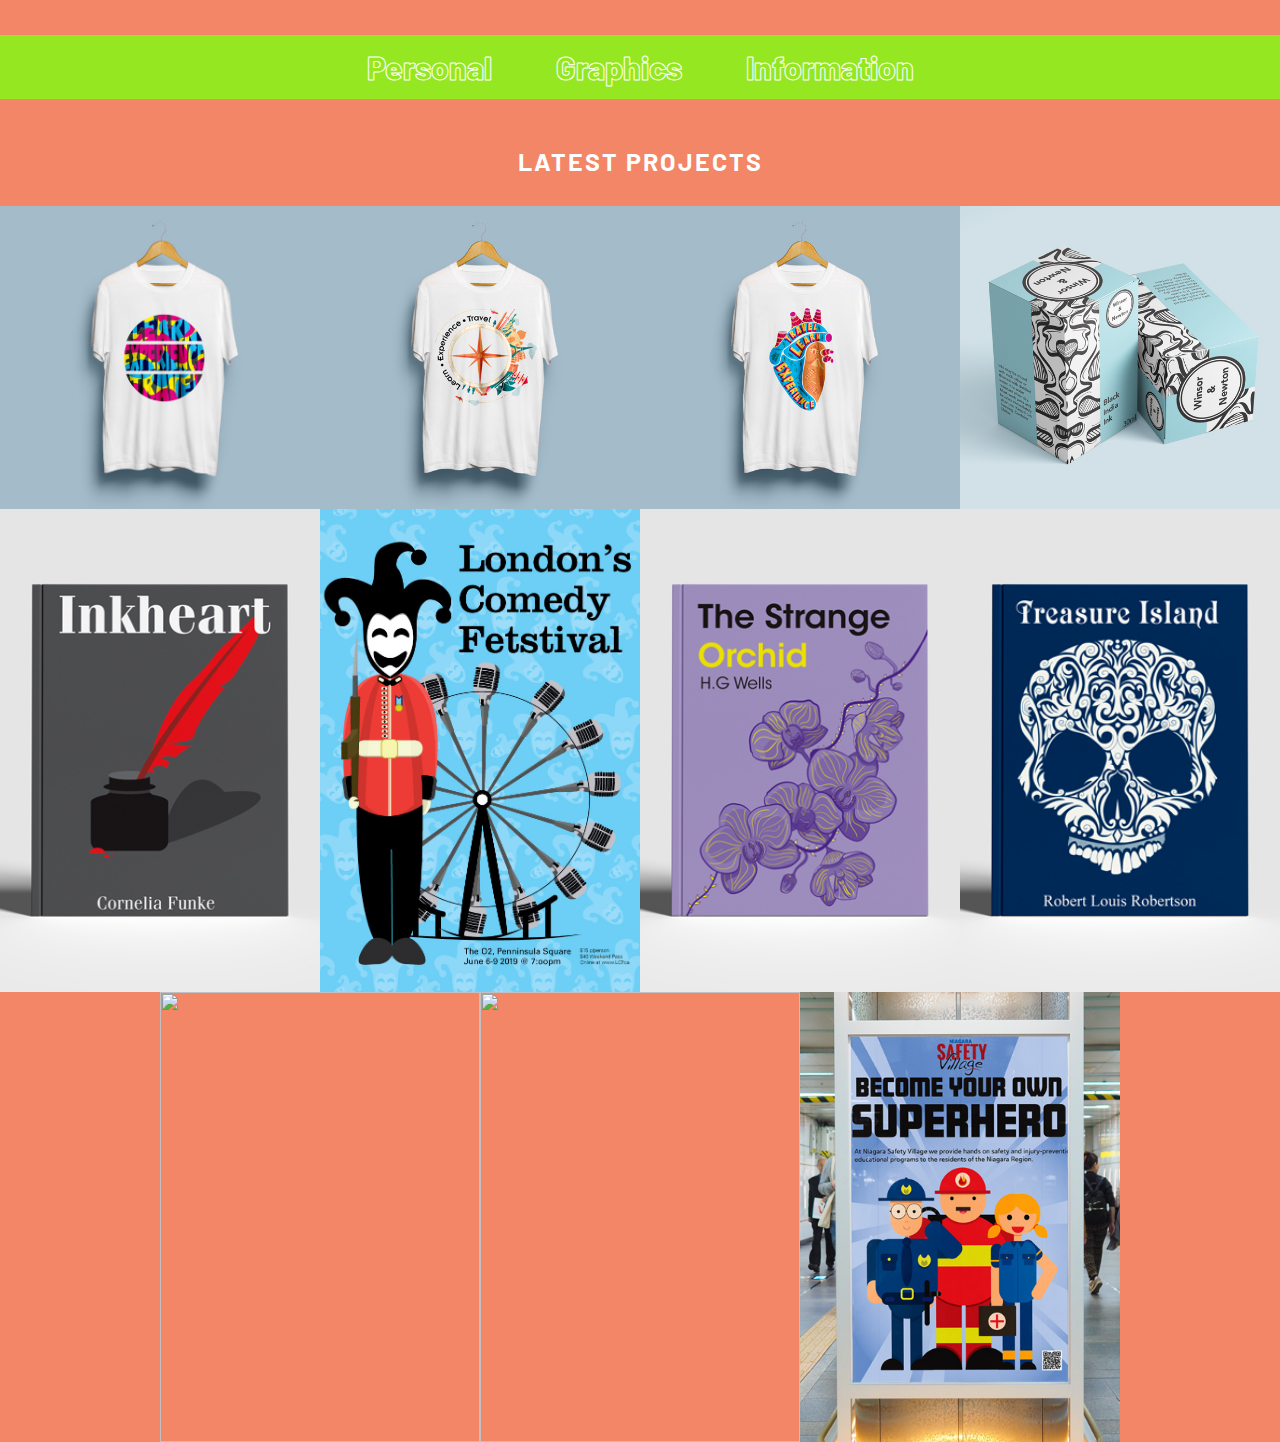
==== graphics.html @ 40e2166b "Add files via upload" ====
<!DOCTYPE html>
<title>Graphics</title>
<meta charset="utf-8">
<meta name="viewport" content="width=device-width, initial-scale=1">
<link href="styless.css" rel="stylesheet">
<link rel="apple-touch-icon" sizes="180x180" href="img/apple-touch-icon.png">
<link rel="icon" type="image/png" sizes="32x32" href="img/favicon-32x32.png">
<link rel="icon" type="image/png" sizes="16x16" href="img/favicon-16x16.png">
<link rel="manifest" href="img/site.webmanifest">
<link rel="mask-icon" href="img/safari-pinned-tab.svg" color="#5bbad5">
<link rel="shortcut icon" href="img/favicon.ico">
<meta name="msapplication-TileColor" content="#da532c">
<meta name="msapplication-config" content="img/browserconfig.xml">
<meta name="theme-color" content="#ffffff">


<!-- class in body for BG image -->
<body class="home">


<!-- Navigation Bar -->

<nav class="container">
 
 <a href="index.html">
  <span data-content="Personal" aria-hidden="true">
  </span>Personal</a>

  <a href="graphics.html">
  <span data-content="Graphics" aria-hidden="true">
  </span>Graphics</a>

  <a href="information.html">
  <span data-content="Information" aria-hidden="true">
  </span>Information</a>
   </nav>





   <!-- Images and quick view? IDK -->

<main>

  <div class="portfolio">
  <h2 class="title">Latest Projects</h2>
  

  <div class="card">
    <div class="content">
      <span class="title">T-Shirt Design</span>
      <span class="category">Made for Be World Ready</span>
    </div>
    <div class="image">
      <img src="img/Circle-FrontW.jpg" alt="" />
    </div>
  </div>

  <div class="card">
    <div class="content">
      <span class="title">T-Shirt Design</span>
      <span class="category">Made for Be World Ready</span>
    </div>
    <div class="image">
      <img src="img/compass-FrontW.jpg" alt="" />
    </div>
  </div>

  <div class="card">
    <div class="content">
      <span class="title">T-Shirt Design</span>
      <span class="category">Made for Be World Ready</span>
    </div>
    <div class="image">
      <img src="img/Heart-FrontW.jpg" alt="" />
    </div>
  </div>

  <div class="card">
    <div class="content">
      <span class="title">InkBox</span>
      <span class="category">Rebrand</span>
    </div>
    <div class="image">
      <img src="img/inkbox.jpg" alt="" />
    </div>
  </div>

  <div class="card">
    <div class="content">
      <span class="title">Book Cover</span>
      <span class="category">Rebrand</span>
    </div>
    <div class="image">
      <img src="img/inkheart.jpg" alt="" />
    </div>
  </div>

  <div class="card">
    <div class="content">
      <span class="title">London Poster</span>
      <span class="category">Playing with humour</span>
    </div>
    <div class="image">
      <img src="img/london.jpg" alt="" />
    </div>
  </div>

  <div class="card">
    <div class="content">
      <span class="title">Book Cover</span>
      <span class="category">Rebrand</span>
    </div>
    <div class="image">
      <img src="img/orchid.jpg" alt="" />
    </div>
  </div>

  <div class="card">
    <div class="content">
      <span class="title">Book Cover</span>
      <span class="category">Rebrand</span>
    </div>
    <div class="image">
      <img src="img/treasure.jpg" alt="" />
    </div>
  </div>

  

    <div class="card">
    <div class="content">
      <span class="title">Ecological Packgaing</span>
      <span class="category">Rebrand</span>
    </div>
    <div class="image">
      <img src="img/bee.jpg" alt="" />
    </div>
  </div>

  <div class="card">
    <div class="content">
      <span class="title">Ecological Branding</span>
      <span class="category">Rebrand</span>
    </div>
    <div class="image">
      <img src="img/squirrel.jpg" alt="" />
    </div>
  </div>



<div class="card">
    <div class="content">
      <span class="title">Subway Poster</span>
      <span class="category">Inspired by Niagara Safety Villge</span>
    </div>
    <div class="image">
      <img src="img/subway.jpg" alt="" />
    </div>
  </div>

  







  </main>
<script type="text/script.js"></script>
</body>
---- styless.css ----
@import url("https://fonts.googleapis.com/css?family=Barlow:800&display=swap");

* {
  margin: 0;
  padding: 0;
}

/*Background Image for home page*/
.home {
	background-color: #F48668;
}

body {
  font-family: "Barlow", sans-serif;
  display: flex;
  align-items: center;
  justify-content: center;
  margin: 0;
  min-height: 60vh;
  background-color: black;
}

/*navigation Bar*/
.container {
   background-color: #95E821;
    display: inline-flex;
    width: 100vw;
    padding: 0em;
    justify-content: center;
    position: absolute;
    top: 35px;
}

a {
  position: relative;
  display: inline-block;
  font-size: 2em;
  -webkit-text-stroke: 1px white;
    color: transparent;
  font-weight: 800;
  text-decoration: none;
  overflow: hidden;
  padding-inline: 1em;
  padding-top: .4em;
  padding-bottom: .4em;
  margin: 0em;
}
a span {
  position: absolute;
  top: 0;
  left: 0;
  overflow: hidden;
  transform: translateX(-100%);
  transition: transform 275ms ease;
      padding: 0em;
        margin: 13px 32px;
}
a span::before {
  display: inline-block;
  content: attr(data-content);
  color: white;
  transform: translateX(100%);
  transition: transform 275ms ease;
  text-decoration: none;
}
a:hover span {
  transform: translateX(0);
}
a:hover span::before {
  transform: translateX(0);
}

a:hover {
-webkit-text-stroke: 0px white;
animation-delay: 2s;
}

a:active {
  color: white;
    }


@media (min-width: 40em) {
  .home-button {
    display: block;
  }
  .toggle {
    display: none;
  }
  .mobile-nav {
    display: none;
  }
}



/*Test*/

.portfolio {
  display: flex;
  flex-wrap: wrap;
  min-width: 320px;
  justify-content: center;
      padding-top: 6em;
}

.portfolio h2 {
  flex-basis: 100%;
  text-align: center;
  margin: 50px auto 30px;
  text-transform: uppercase;
  letter-spacing: 2px;
  color: white;
  font-size: 25px;
  font-weight: bold;
}

.portfolio p {
  color: white;
   font-family: roboto;
   font-weight: bold;
}
.card {
  width: 25%;
  overflow: hidden;
  position: relative;
}
.card .content {
  z-index: 2;
  width: 100%;
  position: absolute;
  bottom: -100px;
  transition: all 0.7s ease;
  display: flex;
  flex-direction: column;
  align-items: center;
  padding: 20px;
  box-sizing: border-box;
  min-height: 100px;
  background: #2F1847;
}
.card .image {
  z-index: 1;
  height: 100%;
}
.card img {
  height: 100%;
  width: 100%;
  object-fit: cover;
  transition: all 0.5s ease;
}

.card:hover .content {
  bottom: 0px;
  color: #fff;
}

.card:hover .image img {
  transform: scale(1.1);
}




/*title of card*/
.card .content span:first-child {
  text-transform: uppercase;
  margin-bottom: 10px;
  font-weight: 700;
  letter-spacing: 1px;
  text-align: center;
  color:  #00B2CA;
  font-size: 16px;
}


/*lil description*/
.card .content span:last-child {
  font-size: 14px;
  color: #DD614A;
  text-align: center;
  font-weight: 700;
}



/*information page*/
.box {
  background-color: white;
    position: relative;
    margin: 150px;
    top: 50px;
    padding: 118px;
}

h2{
  flex-basis: 100%;
  text-align: center;
  
  text-transform: uppercase;
  letter-spacing: 2px;
  color: black;
  font-size: 25px;
  font-weight: bold;
}

h5{
  color: black;
  font-weight: normal;
  letter-spacing: 1px;
  text-align: center;
  flex-basis: 100%;
      margin-top: 14px;
    margin-bottom: 25px;
    font-size: 15px;
}

p {
   color: #F48668;
   font-family: roboto;
   font-weight: bold;
}

@media screen and (max-width: 768px) {
  .card {
  width: 50%;
  }
  .card .content {
    bottom: 0;
  }
}

@media screen and (max-width: 480px) {
  .card {
  width: 100%;
  }
}
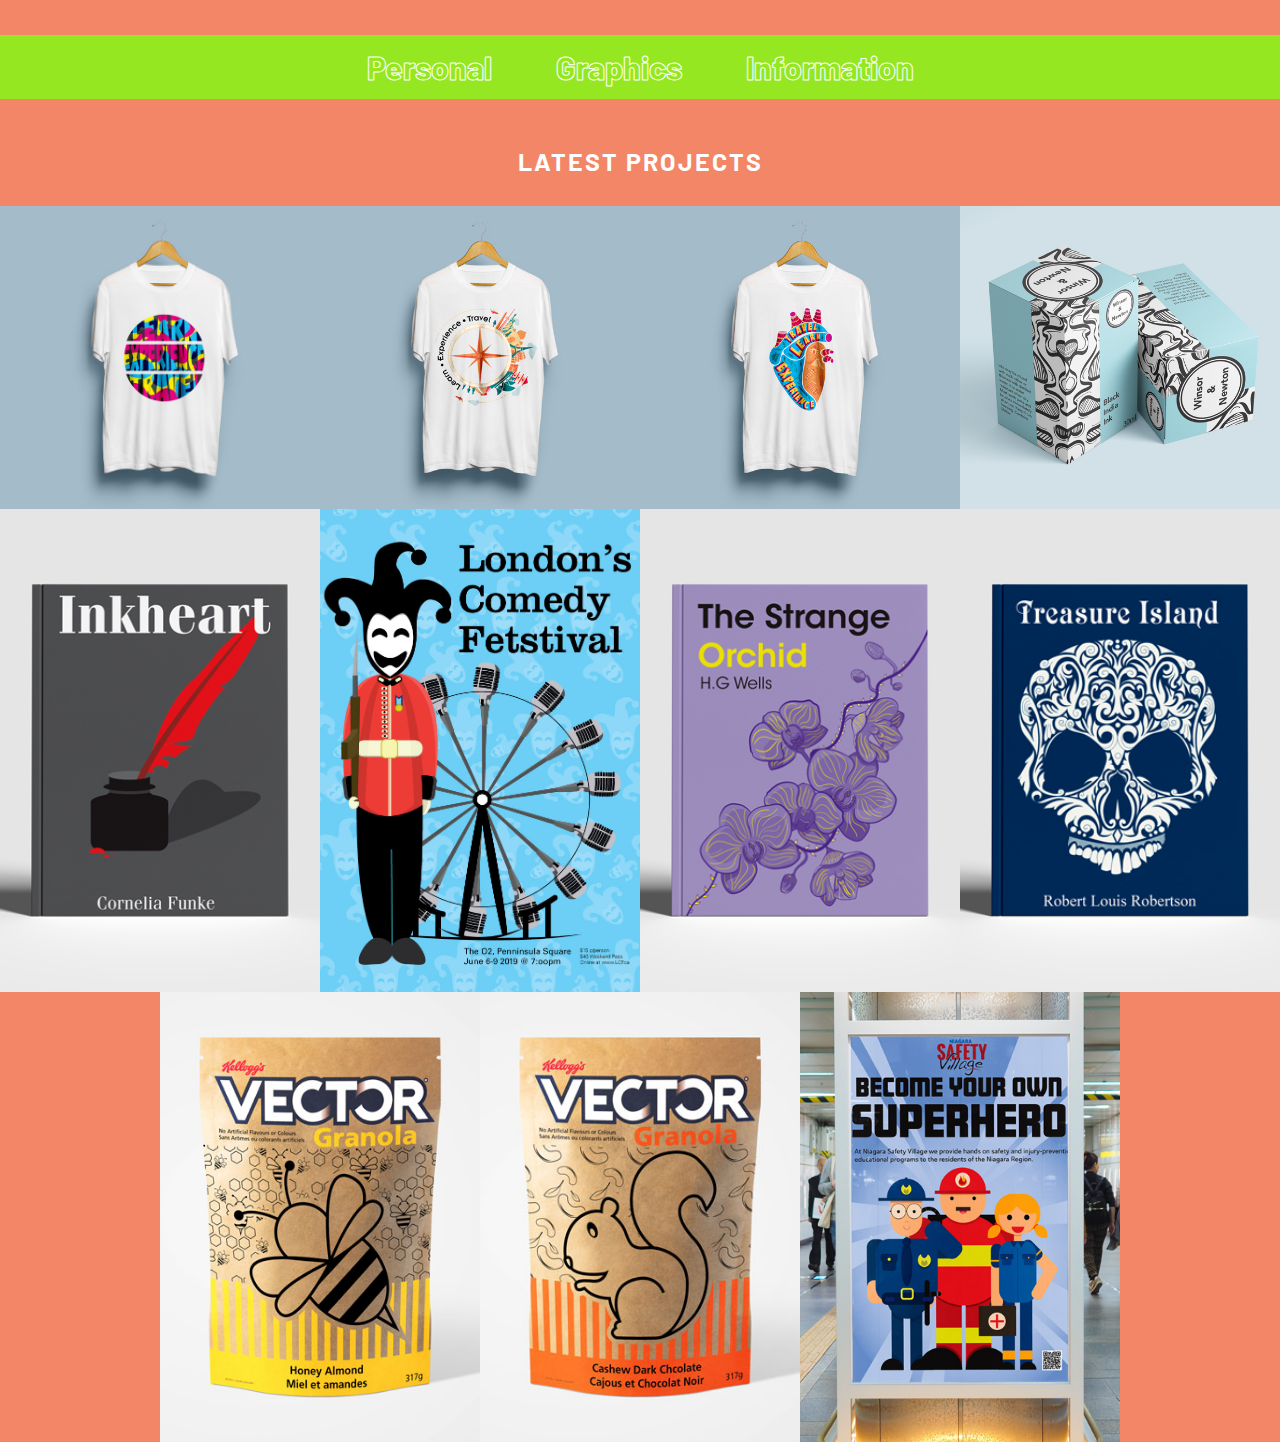
==== commit 433817f2: "Update graphics.html" ====
--- a/graphics.html
+++ b/graphics.html
@@ -135,7 +135,7 @@
       <span class="category">Rebrand</span>
     </div>
     <div class="image">
-      <img src="img/bee.jpg" alt="" />
+      <img src="img/Bee.jpg" alt="" />
     </div>
   </div>
 
@@ -145,7 +145,7 @@
       <span class="category">Rebrand</span>
     </div>
     <div class="image">
-      <img src="img/squirrel.jpg" alt="" />
+      <img src="img/Squirrel.jpg" alt="" />
     </div>
   </div>
 
@@ -171,4 +171,4 @@
 
   </main>
 <script type="text/script.js"></script>
-</body>+</body>
